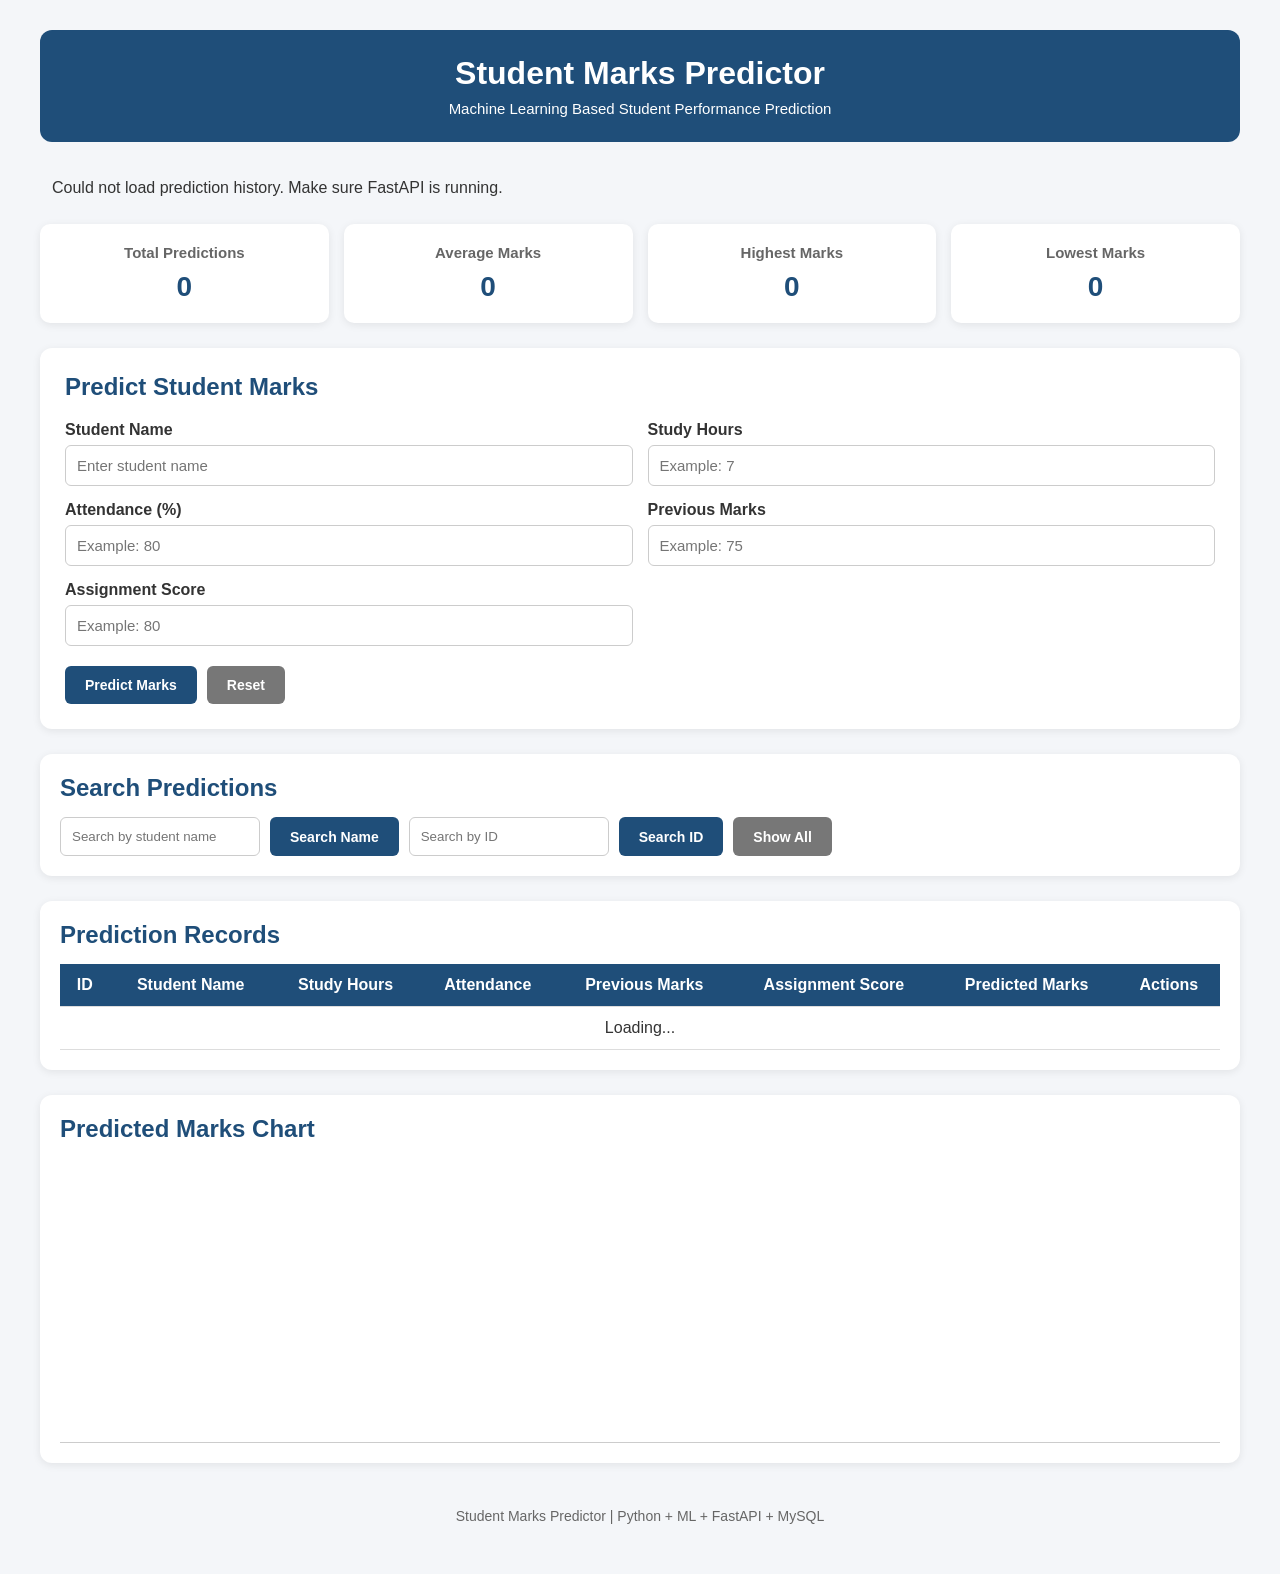
==== frontend/index.html @ 2e07e7b0 "Initial commit - Student Marks Predictor" ====
<!DOCTYPE html>
<html lang="en">

<head>
    <meta charset="UTF-8">
    <meta name="viewport" content="width=device-width, initial-scale=1.0">

    <title>Student Marks Predictor</title>

    <style>
        * {
            box-sizing: border-box;
            margin: 0;
            padding: 0;
            font-family: Arial, sans-serif;
        }

        body {
            background: #f4f6f9;
            color: #333;
        }

        .container {
            width: 95%;
            max-width: 1200px;
            margin: 30px auto;
        }

        .header {
            background: #1f4e79;
            color: white;
            padding: 25px;
            border-radius: 12px;
            text-align: center;
            margin-bottom: 25px;
        }

        .header h1 {
            margin-bottom: 8px;
        }

        .header p {
            font-size: 15px;
        }

        .dashboard {
            display: grid;
            grid-template-columns: repeat(4, 1fr);
            gap: 15px;
            margin-bottom: 25px;
        }

        .card {
            background: white;
            padding: 20px;
            border-radius: 10px;
            text-align: center;
            box-shadow: 0 2px 8px rgba(0, 0, 0, 0.08);
        }

        .card h3 {
            font-size: 15px;
            margin-bottom: 10px;
            color: #666;
        }

        .card p {
            font-size: 28px;
            font-weight: bold;
            color: #1f4e79;
        }

        .form-card {
            background: white;
            padding: 25px;
            border-radius: 12px;
            margin-bottom: 25px;
            box-shadow: 0 2px 8px rgba(0, 0, 0, 0.08);
        }

        .form-card h2 {
            margin-bottom: 20px;
            color: #1f4e79;
        }

        .form-grid {
            display: grid;
            grid-template-columns: repeat(2, 1fr);
            gap: 15px;
        }

        .form-group {
            display: flex;
            flex-direction: column;
        }

        .form-group label {
            margin-bottom: 6px;
            font-weight: bold;
        }

        .form-group input {
            padding: 11px;
            border: 1px solid #ccc;
            border-radius: 6px;
            font-size: 15px;
        }

        .form-group input:focus {
            outline: none;
            border-color: #1f4e79;
        }

        .button-area {
            margin-top: 20px;
            display: flex;
            gap: 10px;
        }

        button {
            padding: 11px 20px;
            border: none;
            border-radius: 6px;
            cursor: pointer;
            font-size: 14px;
            font-weight: bold;
        }

        .primary-btn {
            background: #1f4e79;
            color: white;
        }

        .primary-btn:hover {
            background: #163a5c;
        }

        .secondary-btn {
            background: #777;
            color: white;
        }

        .result-card {
            background: #e8f4ff;
            padding: 20px;
            border-radius: 10px;
            margin-bottom: 25px;
            display: none;
        }

        .result-card h2 {
            color: #1f4e79;
            margin-bottom: 10px;
        }

        .result-marks {
            font-size: 35px;
            font-weight: bold;
            color: #1f4e79;
        }

        .search-card {
            background: white;
            padding: 20px;
            border-radius: 12px;
            margin-bottom: 25px;
            box-shadow: 0 2px 8px rgba(0, 0, 0, 0.08);
        }

        .search-card h2 {
            color: #1f4e79;
            margin-bottom: 15px;
        }

        .search-area {
            display: flex;
            gap: 10px;
            flex-wrap: wrap;
        }

        .search-area input {
            padding: 11px;
            border: 1px solid #ccc;
            border-radius: 6px;
            min-width: 200px;
        }

        .table-card {
            background: white;
            padding: 20px;
            border-radius: 12px;
            margin-bottom: 25px;
            box-shadow: 0 2px 8px rgba(0, 0, 0, 0.08);
            overflow-x: auto;
        }

        .table-card h2 {
            color: #1f4e79;
            margin-bottom: 15px;
        }

        table {
            width: 100%;
            border-collapse: collapse;
            min-width: 850px;
        }

        th,
        td {
            padding: 12px;
            border-bottom: 1px solid #ddd;
            text-align: center;
        }

        th {
            background: #1f4e79;
            color: white;
        }

        tr:hover {
            background: #f5f5f5;
        }

        .edit-btn {
            background: #f0ad4e;
            color: white;
            padding: 6px 10px;
            margin-right: 4px;
        }

        .delete-btn {
            background: #d9534f;
            color: white;
            padding: 6px 10px;
        }

        .chart-card {
            background: white;
            padding: 20px;
            border-radius: 12px;
            margin-bottom: 25px;
            box-shadow: 0 2px 8px rgba(0, 0, 0, 0.08);
        }

        .chart-card h2 {
            color: #1f4e79;
            margin-bottom: 20px;
        }

        .chart-container {
            display: flex;
            align-items: flex-end;
            gap: 12px;
            height: 280px;
            padding: 20px;
            border-bottom: 1px solid #ccc;
            overflow-x: auto;
        }

        .bar-wrapper {
            min-width: 60px;
            height: 100%;
            display: flex;
            flex-direction: column;
            justify-content: flex-end;
            align-items: center;
        }

        .bar {
            width: 40px;
            background: #1f4e79;
            border-radius: 5px 5px 0 0;
            min-height: 5px;
        }

        .bar-value {
            font-size: 12px;
            margin-bottom: 5px;
            font-weight: bold;
        }

        .bar-label {
            font-size: 11px;
            margin-top: 8px;
            white-space: nowrap;
        }

        .message {
            padding: 12px;
            margin-bottom: 15px;
            border-radius: 6px;
            display: none;
        }

        .success {
            background: #d4edda;
            color: #155724;
        }

        .error {
            background: #f8d7da;
            color: #721c24;
        }

        .footer {
            text-align: center;
            padding: 20px;
            color: #666;
            font-size: 14px;
        }

        @media (max-width: 768px) {

            .dashboard {
                grid-template-columns: repeat(2, 1fr);
            }

            .form-grid {
                grid-template-columns: 1fr;
            }

            .container {
                width: 95%;
            }
        }

        @media (max-width: 500px) {

            .dashboard {
                grid-template-columns: 1fr;
            }

            .search-area {
                flex-direction: column;
            }

            .search-area input {
                width: 100%;
            }
        }
    </style>
</head>

<body>

    <div class="container">

        <!-- HEADER -->
        <div class="header">
            <h1>Student Marks Predictor</h1>
            <p>Machine Learning Based Student Performance Prediction</p>
        </div>

        <!-- MESSAGE -->
        <div id="messageBox" class="message"></div>

        <!-- DASHBOARD -->
        <div class="dashboard">

            <div class="card">
                <h3>Total Predictions</h3>
                <p id="totalPredictions">0</p>
            </div>

            <div class="card">
                <h3>Average Marks</h3>
                <p id="averageMarks">0</p>
            </div>

            <div class="card">
                <h3>Highest Marks</h3>
                <p id="highestMarks">0</p>
            </div>

            <div class="card">
                <h3>Lowest Marks</h3>
                <p id="lowestMarks">0</p>
            </div>

        </div>

        <!-- PREDICTION FORM -->
        <div class="form-card" id="formCard">

            <h2 id="formTitle">Predict Student Marks</h2>

            <form id="predictionForm">

                <div class="form-grid">

                    <div class="form-group">
                        <label for="studentName">Student Name</label>
                        <input
                            type="text"
                            id="studentName"
                            placeholder="Enter student name"
                            required
                        >
                    </div>

                    <div class="form-group">
                        <label for="studyHours">Study Hours</label>
                        <input
                            type="number"
                            id="studyHours"
                            placeholder="Example: 7"
                            step="0.1"
                            min="0"
                            required
                        >
                    </div>

                    <div class="form-group">
                        <label for="attendance">Attendance (%)</label>
                        <input
                            type="number"
                            id="attendance"
                            placeholder="Example: 80"
                            step="0.1"
                            min="0"
                            max="100"
                            required
                        >
                    </div>

                    <div class="form-group">
                        <label for="previousMarks">Previous Marks</label>
                        <input
                            type="number"
                            id="previousMarks"
                            placeholder="Example: 75"
                            step="0.1"
                            min="0"
                            max="100"
                            required
                        >
                    </div>

                    <div class="form-group">
                        <label for="assignmentScore">Assignment Score</label>
                        <input
                            type="number"
                            id="assignmentScore"
                            placeholder="Example: 80"
                            step="0.1"
                            min="0"
                            max="100"
                            required
                        >
                    </div>

                </div>

                <div class="button-area">

                    <button
                        type="submit"
                        class="primary-btn"
                        id="submitBtn"
                    >
                        Predict Marks
                    </button>

                    <button
                        type="button"
                        class="secondary-btn"
                        onclick="resetForm()"
                    >
                        Reset
                    </button>

                </div>

            </form>

        </div>

        <!-- RESULT -->
        <div class="result-card" id="resultCard">

            <h2>Prediction Result</h2>

            <p>
                Student:
                <strong id="resultStudent"></strong>
            </p>

            <p>
                Predicted Final Marks:
                <span class="result-marks" id="predictedMarks">0</span>
            </p>

        </div>

        <!-- SEARCH -->
        <div class="search-card">

            <h2>Search Predictions</h2>

            <div class="search-area">

                <input
                    type="text"
                    id="searchName"
                    placeholder="Search by student name"
                >

                <button
                    type="button"
                    class="primary-btn"
                    onclick="searchByName()"
                >
                    Search Name
                </button>

                <input
                    type="number"
                    id="searchId"
                    placeholder="Search by ID"
                >

                <button
                    type="button"
                    class="primary-btn"
                    onclick="searchById()"
                >
                    Search ID
                </button>

                <button
                    type="button"
                    class="secondary-btn"
                    onclick="showAllPredictions()"
                >
                    Show All
                </button>

            </div>

        </div>

        <!-- TABLE -->
        <div class="table-card">

            <h2>Prediction Records</h2>

            <table>

                <thead>

                    <tr>
                        <th>ID</th>
                        <th>Student Name</th>
                        <th>Study Hours</th>
                        <th>Attendance</th>
                        <th>Previous Marks</th>
                        <th>Assignment Score</th>
                        <th>Predicted Marks</th>
                        <th>Actions</th>
                    </tr>

                </thead>

                <tbody id="predictionTable">

                    <tr>
                        <td colspan="8">Loading...</td>
                    </tr>

                </tbody>

            </table>

        </div>

        <!-- CHART -->
        <div class="chart-card">

            <h2>Predicted Marks Chart</h2>

            <div
                id="chart"
                class="chart-container"
            >
            </div>

        </div>

        <!-- FOOTER -->
        <div class="footer">

            Student Marks Predictor |
            Python + ML + FastAPI + MySQL

        </div>

    </div>

    <!-- IMPORTANT: ONLY EXTERNAL JAVASCRIPT -->
    <script src="script.js"></script>

</body>

</html>
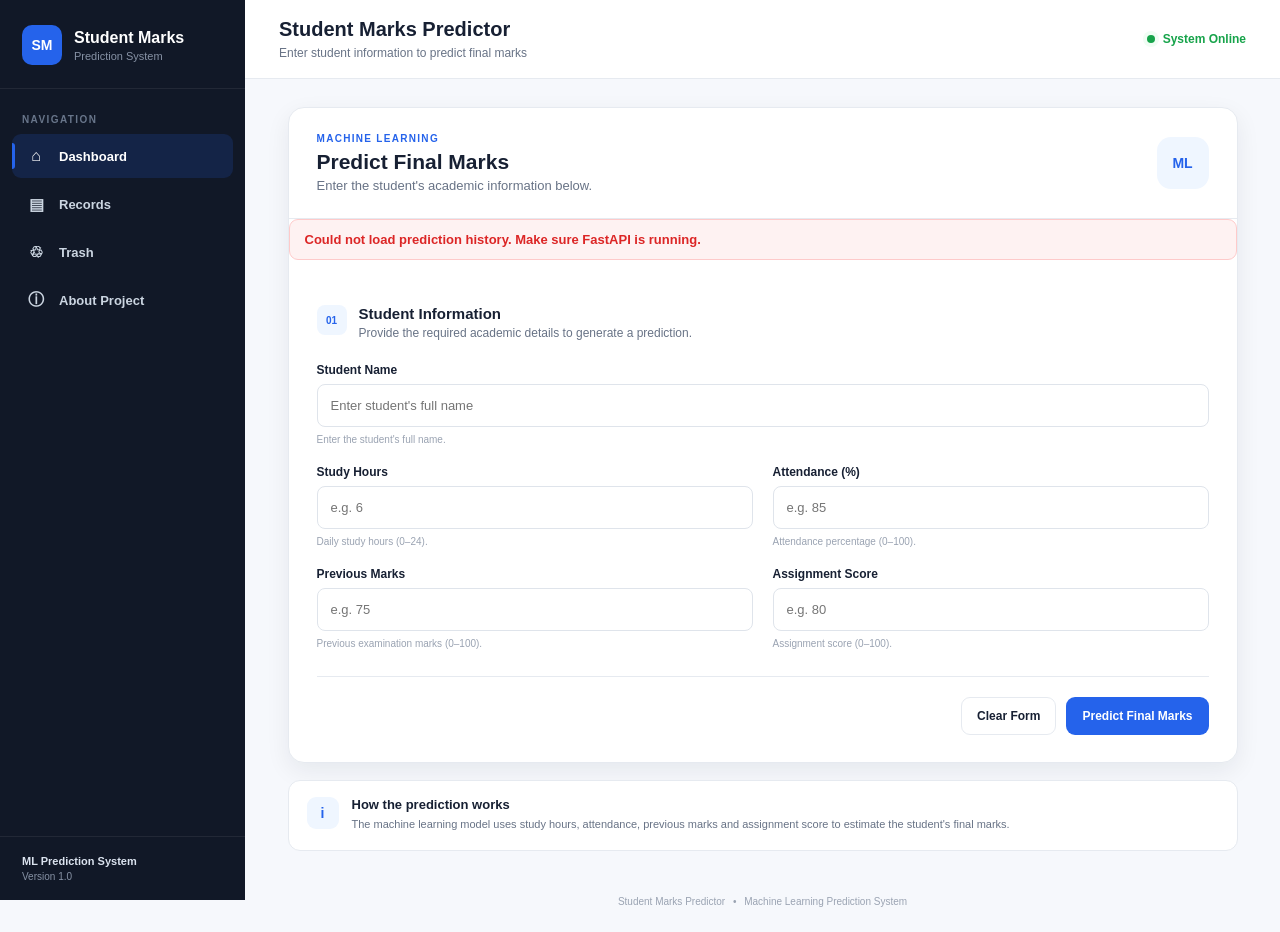
==== commit b1fd74d3: "Update frontend and prediction API" ====
--- a/frontend/index.html
+++ b/frontend/index.html
@@ -2,603 +2,447 @@
 <html lang="en">
 
 <head>
+
     <meta charset="UTF-8">
-    <meta name="viewport" content="width=device-width, initial-scale=1.0">
+
+    <meta
+        name="viewport"
+        content="width=device-width, initial-scale=1.0"
+    >
 
     <title>Student Marks Predictor</title>
 
-    <style>
-        * {
-            box-sizing: border-box;
-            margin: 0;
-            padding: 0;
-            font-family: Arial, sans-serif;
-        }
-
-        body {
-            background: #f4f6f9;
-            color: #333;
-        }
-
-        .container {
-            width: 95%;
-            max-width: 1200px;
-            margin: 30px auto;
-        }
-
-        .header {
-            background: #1f4e79;
-            color: white;
-            padding: 25px;
-            border-radius: 12px;
-            text-align: center;
-            margin-bottom: 25px;
-        }
-
-        .header h1 {
-            margin-bottom: 8px;
-        }
-
-        .header p {
-            font-size: 15px;
-        }
-
-        .dashboard {
-            display: grid;
-            grid-template-columns: repeat(4, 1fr);
-            gap: 15px;
-            margin-bottom: 25px;
-        }
-
-        .card {
-            background: white;
-            padding: 20px;
-            border-radius: 10px;
-            text-align: center;
-            box-shadow: 0 2px 8px rgba(0, 0, 0, 0.08);
-        }
-
-        .card h3 {
-            font-size: 15px;
-            margin-bottom: 10px;
-            color: #666;
-        }
-
-        .card p {
-            font-size: 28px;
-            font-weight: bold;
-            color: #1f4e79;
-        }
-
-        .form-card {
-            background: white;
-            padding: 25px;
-            border-radius: 12px;
-            margin-bottom: 25px;
-            box-shadow: 0 2px 8px rgba(0, 0, 0, 0.08);
-        }
-
-        .form-card h2 {
-            margin-bottom: 20px;
-            color: #1f4e79;
-        }
-
-        .form-grid {
-            display: grid;
-            grid-template-columns: repeat(2, 1fr);
-            gap: 15px;
-        }
-
-        .form-group {
-            display: flex;
-            flex-direction: column;
-        }
-
-        .form-group label {
-            margin-bottom: 6px;
-            font-weight: bold;
-        }
-
-        .form-group input {
-            padding: 11px;
-            border: 1px solid #ccc;
-            border-radius: 6px;
-            font-size: 15px;
-        }
-
-        .form-group input:focus {
-            outline: none;
-            border-color: #1f4e79;
-        }
-
-        .button-area {
-            margin-top: 20px;
-            display: flex;
-            gap: 10px;
-        }
-
-        button {
-            padding: 11px 20px;
-            border: none;
-            border-radius: 6px;
-            cursor: pointer;
-            font-size: 14px;
-            font-weight: bold;
-        }
-
-        .primary-btn {
-            background: #1f4e79;
-            color: white;
-        }
-
-        .primary-btn:hover {
-            background: #163a5c;
-        }
-
-        .secondary-btn {
-            background: #777;
-            color: white;
-        }
-
-        .result-card {
-            background: #e8f4ff;
-            padding: 20px;
-            border-radius: 10px;
-            margin-bottom: 25px;
-            display: none;
-        }
-
-        .result-card h2 {
-            color: #1f4e79;
-            margin-bottom: 10px;
-        }
-
-        .result-marks {
-            font-size: 35px;
-            font-weight: bold;
-            color: #1f4e79;
-        }
-
-        .search-card {
-            background: white;
-            padding: 20px;
-            border-radius: 12px;
-            margin-bottom: 25px;
-            box-shadow: 0 2px 8px rgba(0, 0, 0, 0.08);
-        }
-
-        .search-card h2 {
-            color: #1f4e79;
-            margin-bottom: 15px;
-        }
-
-        .search-area {
-            display: flex;
-            gap: 10px;
-            flex-wrap: wrap;
-        }
-
-        .search-area input {
-            padding: 11px;
-            border: 1px solid #ccc;
-            border-radius: 6px;
-            min-width: 200px;
-        }
-
-        .table-card {
-            background: white;
-            padding: 20px;
-            border-radius: 12px;
-            margin-bottom: 25px;
-            box-shadow: 0 2px 8px rgba(0, 0, 0, 0.08);
-            overflow-x: auto;
-        }
-
-        .table-card h2 {
-            color: #1f4e79;
-            margin-bottom: 15px;
-        }
-
-        table {
-            width: 100%;
-            border-collapse: collapse;
-            min-width: 850px;
-        }
-
-        th,
-        td {
-            padding: 12px;
-            border-bottom: 1px solid #ddd;
-            text-align: center;
-        }
-
-        th {
-            background: #1f4e79;
-            color: white;
-        }
-
-        tr:hover {
-            background: #f5f5f5;
-        }
-
-        .edit-btn {
-            background: #f0ad4e;
-            color: white;
-            padding: 6px 10px;
-            margin-right: 4px;
-        }
-
-        .delete-btn {
-            background: #d9534f;
-            color: white;
-            padding: 6px 10px;
-        }
-
-        .chart-card {
-            background: white;
-            padding: 20px;
-            border-radius: 12px;
-            margin-bottom: 25px;
-            box-shadow: 0 2px 8px rgba(0, 0, 0, 0.08);
-        }
-
-        .chart-card h2 {
-            color: #1f4e79;
-            margin-bottom: 20px;
-        }
-
-        .chart-container {
-            display: flex;
-            align-items: flex-end;
-            gap: 12px;
-            height: 280px;
-            padding: 20px;
-            border-bottom: 1px solid #ccc;
-            overflow-x: auto;
-        }
-
-        .bar-wrapper {
-            min-width: 60px;
-            height: 100%;
-            display: flex;
-            flex-direction: column;
-            justify-content: flex-end;
-            align-items: center;
-        }
-
-        .bar {
-            width: 40px;
-            background: #1f4e79;
-            border-radius: 5px 5px 0 0;
-            min-height: 5px;
-        }
-
-        .bar-value {
-            font-size: 12px;
-            margin-bottom: 5px;
-            font-weight: bold;
-        }
-
-        .bar-label {
-            font-size: 11px;
-            margin-top: 8px;
-            white-space: nowrap;
-        }
-
-        .message {
-            padding: 12px;
-            margin-bottom: 15px;
-            border-radius: 6px;
-            display: none;
-        }
-
-        .success {
-            background: #d4edda;
-            color: #155724;
-        }
-
-        .error {
-            background: #f8d7da;
-            color: #721c24;
-        }
-
-        .footer {
-            text-align: center;
-            padding: 20px;
-            color: #666;
-            font-size: 14px;
-        }
-
-        @media (max-width: 768px) {
-
-            .dashboard {
-                grid-template-columns: repeat(2, 1fr);
-            }
-
-            .form-grid {
-                grid-template-columns: 1fr;
-            }
-
-            .container {
-                width: 95%;
-            }
-        }
-
-        @media (max-width: 500px) {
-
-            .dashboard {
-                grid-template-columns: 1fr;
-            }
-
-            .search-area {
-                flex-direction: column;
-            }
-
-            .search-area input {
-                width: 100%;
-            }
-        }
-    </style>
+    <link
+        rel="stylesheet"
+        href="style.css"
+    >
+
 </head>
 
+
 <body>
 
-    <div class="container">
-
-        <!-- HEADER -->
-        <div class="header">
-            <h1>Student Marks Predictor</h1>
-            <p>Machine Learning Based Student Performance Prediction</p>
+
+    <!-- =====================================================
+         SIDEBAR
+    ====================================================== -->
+
+    <aside class="sidebar">
+
+        <div class="brand">
+
+            <div class="brand-logo">
+                SM
+            </div>
+
+            <div class="brand-text">
+
+                <h2>Student Marks</h2>
+
+                <span>Prediction System</span>
+
+            </div>
+
         </div>
 
-        <!-- MESSAGE -->
-        <div id="messageBox" class="message"></div>
-
-        <!-- DASHBOARD -->
-        <div class="dashboard">
-
-            <div class="card">
-                <h3>Total Predictions</h3>
-                <p id="totalPredictions">0</p>
+
+        <div class="sidebar-title">
+            NAVIGATION
+        </div>
+
+
+        <nav class="sidebar-nav">
+
+            <a
+                href="index.html"
+                class="nav-item active"
+            >
+                <span class="nav-icon">⌂</span>
+                <span>Dashboard</span>
+            </a>
+
+
+            <a
+                href="records.html"
+                class="nav-item"
+            >
+                <span class="nav-icon">▤</span>
+                <span>Records</span>
+            </a>
+
+
+            <a
+                href="trash.html"
+                class="nav-item"
+            >
+                <span class="nav-icon">♲</span>
+                <span>Trash</span>
+            </a>
+
+
+            <a
+                href="about.html"
+                class="nav-item"
+            >
+                <span class="nav-icon">ⓘ</span>
+                <span>About Project</span>
+            </a>
+
+        </nav>
+
+
+        <div class="sidebar-footer">
+
+            <strong>
+                ML Prediction System
+            </strong>
+
+            <span>
+                Version 1.0
+            </span>
+
+        </div>
+
+    </aside>
+
+
+
+    <!-- =====================================================
+         MAIN CONTENT
+    ====================================================== -->
+
+    <main class="main-content">
+
+
+        <!-- TOPBAR -->
+
+        <header class="topbar">
+
+            <div>
+
+                <h1>
+                    Student Marks Predictor
+                </h1>
+
+                <p>
+                    Enter student information to predict final marks
+                </p>
+
             </div>
 
-            <div class="card">
-                <h3>Average Marks</h3>
-                <p id="averageMarks">0</p>
+
+            <div class="system-status">
+
+                <span class="status-dot"></span>
+
+                <span>
+                    System Online
+                </span>
+
             </div>
 
-            <div class="card">
-                <h3>Highest Marks</h3>
-                <p id="highestMarks">0</p>
+        </header>
+
+
+
+        <!-- CONTENT -->
+
+        <section class="page-content">
+
+
+            <div class="dashboard-container">
+
+
+                <!-- PREDICTION CARD -->
+
+                <div class="prediction-card">
+
+
+                    <div class="prediction-card-header">
+
+                        <div>
+
+                            <span class="card-eyebrow">
+                                MACHINE LEARNING
+                            </span>
+
+                            <h2>
+                                Predict Final Marks
+                            </h2>
+
+                            <p>
+                                Enter the student's academic information below.
+                            </p>
+
+                        </div>
+
+
+                        <div class="prediction-icon">
+                            ML
+                        </div>
+
+                    </div>
+
+
+
+                    <!-- MESSAGE -->
+
+                    <div
+                        id="messageBox"
+                        class="message"
+                        style="display:none;"
+                    ></div>
+
+
+
+                    <!-- FORM -->
+
+                    <form
+                        id="predictionForm"
+                        class="prediction-form"
+                    >
+
+
+                        <div class="form-section">
+
+                            <div class="form-section-title">
+
+                                <span class="form-section-number">
+                                    01
+                                </span>
+
+                                <div>
+
+                                    <h3>
+                                        Student Information
+                                    </h3>
+
+                                    <p>
+                                        Provide the required academic details to generate a prediction.
+                                    </p>
+
+                                </div>
+
+                            </div>
+
+
+                            <!-- STUDENT NAME -->
+
+                            <div class="form-group full-width">
+
+                                <label for="studentName">
+                                    Student Name
+                                </label>
+
+                                <input
+                                    type="text"
+                                    id="studentName"
+                                    name="student_name"
+                                    placeholder="Enter student's full name"
+                                    autocomplete="off"
+                                    required
+                                >
+
+                                <small>
+                                    Enter the student's full name.
+                                </small>
+
+                            </div>
+
+
+                            <div class="form-grid">
+
+
+                                <!-- STUDY HOURS -->
+
+                                <div class="form-group">
+
+                                    <label for="studyHours">
+                                        Study Hours
+                                    </label>
+
+                                    <input
+                                        type="number"
+                                        id="studyHours"
+                                        name="study_hours"
+                                        min="0"
+                                        max="24"
+                                        step="0.01"
+                                        placeholder="e.g. 6"
+                                        required
+                                    >
+
+                                    <small>
+                                        Daily study hours (0–24).
+                                    </small>
+
+                                </div>
+
+
+                                <!-- ATTENDANCE -->
+
+                                <div class="form-group">
+
+                                    <label for="attendance">
+                                        Attendance (%)
+                                    </label>
+
+                                    <input
+                                        type="number"
+                                        id="attendance"
+                                        name="attendance"
+                                        min="0"
+                                        max="100"
+                                        step="0.01"
+                                        placeholder="e.g. 85"
+                                        required
+                                    >
+
+                                    <small>
+                                        Attendance percentage (0–100).
+                                    </small>
+
+                                </div>
+
+
+                                <!-- PREVIOUS MARKS -->
+
+                                <div class="form-group">
+
+                                    <label for="previousMarks">
+                                        Previous Marks
+                                    </label>
+
+                                    <input
+                                        type="number"
+                                        id="previousMarks"
+                                        name="previous_marks"
+                                        min="0"
+                                        max="100"
+                                        step="0.01"
+                                        placeholder="e.g. 75"
+                                        required
+                                    >
+
+                                    <small>
+                                        Previous examination marks (0–100).
+                                    </small>
+
+                                </div>
+
+
+                                <!-- ASSIGNMENT -->
+
+                                <div class="form-group">
+
+                                    <label for="assignmentScore">
+                                        Assignment Score
+                                    </label>
+
+                                    <input
+                                        type="number"
+                                        id="assignmentScore"
+                                        name="assignment_score"
+                                        min="0"
+                                        max="100"
+                                        step="0.01"
+                                        placeholder="e.g. 80"
+                                        required
+                                    >
+
+                                    <small>
+                                        Assignment score (0–100).
+                                    </small>
+
+                                </div>
+
+
+                            </div>
+
+                        </div>
+
+
+
+                        <!-- FORM BUTTONS -->
+
+                        <div class="prediction-form-actions">
+
+                            <button
+                                type="button"
+                                id="resetBtn"
+                                class="secondary-btn"
+                            >
+                                Clear Form
+                            </button>
+
+
+                            <button
+                                type="submit"
+                                id="predictBtn"
+                                class="primary-btn prediction-btn"
+                            >
+                                Predict Final Marks
+                            </button>
+
+                        </div>
+
+
+                    </form>
+
+
+                </div>
+
+
+
+                <!-- HOW IT WORKS -->
+
+                <div class="prediction-info">
+
+                    <div class="info-icon">
+                        i
+                    </div>
+
+                    <div>
+
+                        <h3>
+                            How the prediction works
+                        </h3>
+
+                        <p>
+                            The machine learning model uses study hours,
+                            attendance, previous marks and assignment score
+                            to estimate the student's final marks.
+                        </p>
+
+                    </div>
+
+                </div>
+
+
             </div>
 
-            <div class="card">
-                <h3>Lowest Marks</h3>
-                <p id="lowestMarks">0</p>
-            </div>
-
-        </div>
-
-        <!-- PREDICTION FORM -->
-        <div class="form-card" id="formCard">
-
-            <h2 id="formTitle">Predict Student Marks</h2>
-
-            <form id="predictionForm">
-
-                <div class="form-grid">
-
-                    <div class="form-group">
-                        <label for="studentName">Student Name</label>
-                        <input
-                            type="text"
-                            id="studentName"
-                            placeholder="Enter student name"
-                            required
-                        >
-                    </div>
-
-                    <div class="form-group">
-                        <label for="studyHours">Study Hours</label>
-                        <input
-                            type="number"
-                            id="studyHours"
-                            placeholder="Example: 7"
-                            step="0.1"
-                            min="0"
-                            required
-                        >
-                    </div>
-
-                    <div class="form-group">
-                        <label for="attendance">Attendance (%)</label>
-                        <input
-                            type="number"
-                            id="attendance"
-                            placeholder="Example: 80"
-                            step="0.1"
-                            min="0"
-                            max="100"
-                            required
-                        >
-                    </div>
-
-                    <div class="form-group">
-                        <label for="previousMarks">Previous Marks</label>
-                        <input
-                            type="number"
-                            id="previousMarks"
-                            placeholder="Example: 75"
-                            step="0.1"
-                            min="0"
-                            max="100"
-                            required
-                        >
-                    </div>
-
-                    <div class="form-group">
-                        <label for="assignmentScore">Assignment Score</label>
-                        <input
-                            type="number"
-                            id="assignmentScore"
-                            placeholder="Example: 80"
-                            step="0.1"
-                            min="0"
-                            max="100"
-                            required
-                        >
-                    </div>
-
-                </div>
-
-                <div class="button-area">
-
-                    <button
-                        type="submit"
-                        class="primary-btn"
-                        id="submitBtn"
-                    >
-                        Predict Marks
-                    </button>
-
-                    <button
-                        type="button"
-                        class="secondary-btn"
-                        onclick="resetForm()"
-                    >
-                        Reset
-                    </button>
-
-                </div>
-
-            </form>
-
-        </div>
-
-        <!-- RESULT -->
-        <div class="result-card" id="resultCard">
-
-            <h2>Prediction Result</h2>
-
-            <p>
-                Student:
-                <strong id="resultStudent"></strong>
-            </p>
-
-            <p>
-                Predicted Final Marks:
-                <span class="result-marks" id="predictedMarks">0</span>
-            </p>
-
-        </div>
-
-        <!-- SEARCH -->
-        <div class="search-card">
-
-            <h2>Search Predictions</h2>
-
-            <div class="search-area">
-
-                <input
-                    type="text"
-                    id="searchName"
-                    placeholder="Search by student name"
-                >
-
-                <button
-                    type="button"
-                    class="primary-btn"
-                    onclick="searchByName()"
-                >
-                    Search Name
-                </button>
-
-                <input
-                    type="number"
-                    id="searchId"
-                    placeholder="Search by ID"
-                >
-
-                <button
-                    type="button"
-                    class="primary-btn"
-                    onclick="searchById()"
-                >
-                    Search ID
-                </button>
-
-                <button
-                    type="button"
-                    class="secondary-btn"
-                    onclick="showAllPredictions()"
-                >
-                    Show All
-                </button>
-
-            </div>
-
-        </div>
-
-        <!-- TABLE -->
-        <div class="table-card">
-
-            <h2>Prediction Records</h2>
-
-            <table>
-
-                <thead>
-
-                    <tr>
-                        <th>ID</th>
-                        <th>Student Name</th>
-                        <th>Study Hours</th>
-                        <th>Attendance</th>
-                        <th>Previous Marks</th>
-                        <th>Assignment Score</th>
-                        <th>Predicted Marks</th>
-                        <th>Actions</th>
-                    </tr>
-
-                </thead>
-
-                <tbody id="predictionTable">
-
-                    <tr>
-                        <td colspan="8">Loading...</td>
-                    </tr>
-
-                </tbody>
-
-            </table>
-
-        </div>
-
-        <!-- CHART -->
-        <div class="chart-card">
-
-            <h2>Predicted Marks Chart</h2>
-
-            <div
-                id="chart"
-                class="chart-container"
-            >
-            </div>
-
-        </div>
-
-        <!-- FOOTER -->
-        <div class="footer">
-
-            Student Marks Predictor |
-            Python + ML + FastAPI + MySQL
-
-        </div>
-
-    </div>
-
-    <!-- IMPORTANT: ONLY EXTERNAL JAVASCRIPT -->
+
+        </section>
+
+
+        <footer class="page-footer">
+
+            Student Marks Predictor
+            <span>•</span>
+            Machine Learning Prediction System
+
+        </footer>
+
+
+    </main>
+
+
+
+    <script src="common.js"></script>
+
     <script src="script.js"></script>
 
+
 </body>
 
 </html>
--- a/frontend/style.css
+++ b/frontend/style.css
@@ -0,0 +1,3466 @@
+/* ============================================================
+   STUDENT MARKS PREDICTOR
+   GLOBAL DESIGN SYSTEM
+============================================================ */
+
+:root {
+
+    --primary: #2563eb;
+    --primary-dark: #1d4ed8;
+    --primary-light: #eff6ff;
+
+    --success: #16a34a;
+    --success-light: #f0fdf4;
+
+    --danger: #dc2626;
+    --danger-light: #fef2f2;
+
+    --warning: #d97706;
+    --warning-light: #fffbeb;
+
+    --background: #f6f8fc;
+    --card-bg: #ffffff;
+
+    --text-primary: #172033;
+    --text-secondary: #687386;
+    --text-muted: #9aa3b2;
+
+    --border: #e6eaf0;
+
+    --sidebar: #111827;
+    --sidebar-text: #cbd5e1;
+    --sidebar-muted: #8792a5;
+
+    --shadow-sm:
+        0 2px 8px rgba(15, 23, 42, .05);
+
+    --shadow-md:
+        0 8px 24px rgba(15, 23, 42, .07);
+
+    --radius: 14px;
+
+}
+
+
+/* ============================================================
+   RESET
+============================================================ */
+
+* {
+    box-sizing: border-box;
+}
+
+
+html {
+    scroll-behavior: smooth;
+}
+
+
+body {
+
+    margin: 0;
+
+    background: var(--background);
+
+    color: var(--text-primary);
+
+    font-family:
+        Inter,
+        Segoe UI,
+        Roboto,
+        Arial,
+        sans-serif;
+
+    font-size: 14px;
+
+}
+
+
+a {
+    color: inherit;
+}
+
+
+button,
+input {
+    font: inherit;
+}
+
+
+/* ============================================================
+   SIDEBAR
+============================================================ */
+
+.sidebar {
+
+    position: fixed;
+
+    top: 0;
+    left: 0;
+    bottom: 0;
+
+    width: 245px;
+
+    display: flex;
+
+    flex-direction: column;
+
+    background: var(--sidebar);
+
+    color: white;
+
+    z-index: 100;
+
+}
+
+
+.brand {
+
+    display: flex;
+
+    align-items: center;
+
+    gap: 12px;
+
+    padding: 25px 22px 23px;
+
+    border-bottom:
+        1px solid rgba(255,255,255,.07);
+
+}
+
+
+.brand-logo {
+
+    width: 40px;
+    height: 40px;
+
+    display: flex;
+
+    align-items: center;
+    justify-content: center;
+
+    border-radius: 10px;
+
+    background: var(--primary);
+
+    color: white;
+
+    font-size: 14px;
+
+    font-weight: 800;
+
+}
+
+
+.brand-text h2 {
+
+    margin: 0;
+
+    font-size: 16px;
+
+    font-weight: 750;
+
+}
+
+
+.brand-text span {
+
+    display: block;
+
+    margin-top: 3px;
+
+    color: var(--sidebar-muted);
+
+    font-size: 11px;
+
+}
+
+
+.sidebar-title {
+
+    padding: 25px 22px 9px;
+
+    color: #68758a;
+
+    font-size: 10px;
+
+    font-weight: 800;
+
+    letter-spacing: 1.4px;
+
+}
+
+
+.sidebar-nav {
+
+    display: flex;
+
+    flex-direction: column;
+
+    gap: 4px;
+
+    padding: 0 12px;
+
+}
+
+
+.nav-item {
+
+    position: relative;
+
+    display: flex;
+
+    align-items: center;
+
+    gap: 12px;
+
+    min-height: 44px;
+
+    padding: 0 13px;
+
+    border-radius: 9px;
+
+    color: var(--sidebar-text);
+
+    text-decoration: none;
+
+    font-size: 13px;
+
+    font-weight: 600;
+
+    transition:
+        background .18s ease,
+        color .18s ease,
+        transform .18s ease;
+
+}
+
+
+.nav-item:hover {
+
+    background: rgba(255,255,255,.06);
+
+    color: white;
+
+    transform: translateX(2px);
+
+}
+
+
+.nav-item.active {
+
+    background: rgba(37,99,235,.16);
+
+    color: white;
+
+}
+
+
+.nav-item.active::before {
+
+    content: "";
+
+    position: absolute;
+
+    left: 0;
+
+    top: 9px;
+
+    bottom: 9px;
+
+    width: 3px;
+
+    border-radius: 0 4px 4px 0;
+
+    background: var(--primary);
+
+}
+
+
+.nav-icon {
+
+    width: 22px;
+
+    text-align: center;
+
+    font-size: 16px;
+
+}
+
+
+.sidebar-footer {
+
+    margin-top: auto;
+
+    padding: 18px 22px;
+
+    border-top:
+        1px solid rgba(255,255,255,.07);
+
+}
+
+
+.sidebar-footer strong {
+
+    display: block;
+
+    color: #dbe3ef;
+
+    font-size: 11px;
+
+}
+
+
+.sidebar-footer span {
+
+    display: block;
+
+    margin-top: 4px;
+
+    color: var(--sidebar-muted);
+
+    font-size: 10px;
+
+}
+
+
+/* ============================================================
+   MAIN
+============================================================ */
+
+.main-content {
+
+    min-height: 100vh;
+
+    margin-left: 245px;
+
+}
+
+
+/* ============================================================
+   TOPBAR
+============================================================ */
+
+.topbar {
+
+    min-height: 78px;
+
+    display: flex;
+
+    align-items: center;
+
+    justify-content: space-between;
+
+    gap: 20px;
+
+    padding: 18px 34px;
+
+    background: var(--card-bg);
+
+    border-bottom:
+        1px solid var(--border);
+
+}
+
+
+.topbar h1 {
+
+    margin: 0;
+
+    font-size: 20px;
+
+    font-weight: 800;
+
+}
+
+
+.topbar p {
+
+    margin: 5px 0 0;
+
+    color: var(--text-secondary);
+
+    font-size: 12px;
+
+}
+
+
+.system-status {
+
+    display: flex;
+
+    align-items: center;
+
+    gap: 8px;
+
+    color: var(--success);
+
+    font-size: 12px;
+
+    font-weight: 700;
+
+}
+
+
+.status-dot {
+
+    width: 8px;
+    height: 8px;
+
+    border-radius: 50%;
+
+    background: var(--success);
+
+    box-shadow:
+        0 0 0 4px var(--success-light);
+
+}
+
+
+/* ============================================================
+   PAGE
+============================================================ */
+
+.page-content {
+
+    max-width: 1400px;
+
+    margin: 0 auto;
+
+    padding: 28px 34px 45px;
+
+}
+
+
+.breadcrumb {
+
+    display: flex;
+
+    align-items: center;
+
+    gap: 8px;
+
+    margin-bottom: 20px;
+
+    color: var(--text-muted);
+
+    font-size: 12px;
+
+}
+
+
+.breadcrumb a {
+
+    color: var(--text-secondary);
+
+    text-decoration: none;
+
+}
+
+
+.breadcrumb a:hover {
+
+    color: var(--primary);
+
+}
+
+
+.breadcrumb strong {
+
+    color: var(--text-primary);
+
+}
+
+
+/* ============================================================
+   BUTTONS
+============================================================ */
+
+.primary-btn,
+.secondary-btn,
+.view-btn,
+.edit-btn,
+.delete-btn,
+.restore-btn {
+
+    display: inline-flex;
+
+    align-items: center;
+
+    justify-content: center;
+
+    min-height: 38px;
+
+    padding: 0 15px;
+
+    border-radius: 9px;
+
+    border: 1px solid transparent;
+
+    cursor: pointer;
+
+    text-decoration: none;
+
+    font-size: 12px;
+
+    font-weight: 700;
+
+    transition:
+        transform .18s ease,
+        box-shadow .18s ease,
+        background .18s ease,
+        border-color .18s ease;
+
+}
+
+
+.primary-btn {
+
+    background: var(--primary);
+
+    color: white;
+
+}
+
+
+.primary-btn:hover {
+
+    background: var(--primary-dark);
+
+    transform: translateY(-1px);
+
+    box-shadow:
+        0 5px 12px rgba(37,99,235,.2);
+
+}
+
+
+.secondary-btn {
+
+    background: white;
+
+    border-color: var(--border);
+
+    color: var(--text-primary);
+
+}
+
+
+.secondary-btn:hover {
+
+    border-color: var(--primary);
+
+    color: var(--primary);
+
+    transform: translateY(-1px);
+
+}
+
+
+.view-btn {
+
+    background: var(--primary-light);
+
+    color: var(--primary);
+
+}
+
+
+.view-btn:hover {
+
+    background: #dbeafe;
+
+}
+
+
+.edit-btn {
+
+    background: #f5f3ff;
+
+    color: #7c3aed;
+
+}
+
+
+.edit-btn:hover {
+
+    background: #ede9fe;
+
+}
+
+
+.delete-btn {
+
+    background: var(--danger-light);
+
+    color: var(--danger);
+
+}
+
+
+.delete-btn:hover {
+
+    background: #fee2e2;
+
+}
+
+
+.restore-btn {
+
+    background: var(--success-light);
+
+    color: var(--success);
+
+}
+
+
+.restore-btn:hover {
+
+    background: #dcfce7;
+
+}
+
+
+button:disabled {
+
+    opacity: .65;
+
+    cursor: not-allowed;
+
+    transform: none !important;
+
+}
+
+
+/* ============================================================
+   MESSAGE
+============================================================ */
+
+.message {
+
+    margin-bottom: 18px;
+
+    padding: 12px 15px;
+
+    border-radius: 9px;
+
+    font-size: 13px;
+
+    font-weight: 600;
+
+}
+
+
+.success-message {
+
+    background: var(--success-light);
+
+    border: 1px solid #bbf7d0;
+
+    color: var(--success);
+
+}
+
+
+.error-message {
+
+    background: var(--danger-light);
+
+    border: 1px solid #fecaca;
+
+    color: var(--danger);
+
+}
+
+
+.warning-message {
+
+    background: var(--warning-light);
+
+    border: 1px solid #fde68a;
+
+    color: var(--warning);
+
+}
+
+
+.info-message {
+
+    background: var(--primary-light);
+
+    border: 1px solid #bfdbfe;
+
+    color: var(--primary);
+
+}
+
+
+/* ============================================================
+   DASHBOARD
+============================================================ */
+
+.dashboard-container {
+
+    max-width: 950px;
+
+    margin: 0 auto;
+
+}
+
+
+.prediction-card {
+
+    background: white;
+
+    border: 1px solid var(--border);
+
+    border-radius: 16px;
+
+    box-shadow: var(--shadow-md);
+
+    overflow: hidden;
+
+}
+
+
+.prediction-card-header {
+
+    display: flex;
+
+    align-items: center;
+
+    justify-content: space-between;
+
+    gap: 20px;
+
+    padding: 25px 28px;
+
+    border-bottom: 1px solid var(--border);
+
+}
+
+
+.card-eyebrow,
+.section-label,
+.records-eyebrow,
+.trash-eyebrow {
+
+    display: block;
+
+    color: var(--primary);
+
+    font-size: 10px;
+
+    font-weight: 800;
+
+    letter-spacing: 1.3px;
+
+}
+
+
+.prediction-card-header h2 {
+
+    margin: 6px 0 4px;
+
+    font-size: 21px;
+
+    font-weight: 800;
+
+}
+
+
+.prediction-card-header p {
+
+    margin: 0;
+
+    color: var(--text-secondary);
+
+    font-size: 13px;
+
+}
+
+
+.prediction-icon {
+
+    width: 52px;
+    height: 52px;
+
+    display: flex;
+
+    align-items: center;
+    justify-content: center;
+
+    border-radius: 14px;
+
+    background: var(--primary-light);
+
+    color: var(--primary);
+
+    font-weight: 800;
+
+}
+
+
+/* ============================================================
+   FORM
+============================================================ */
+
+.prediction-form {
+
+    padding: 27px 28px;
+
+}
+
+
+.form-section-title {
+
+    display: flex;
+
+    align-items: flex-start;
+
+    gap: 12px;
+
+    margin-bottom: 23px;
+
+}
+
+
+.form-section-number {
+
+    width: 30px;
+    height: 30px;
+
+    display: flex;
+
+    align-items: center;
+    justify-content: center;
+
+    flex-shrink: 0;
+
+    border-radius: 8px;
+
+    background: var(--primary-light);
+
+    color: var(--primary);
+
+    font-size: 10px;
+
+    font-weight: 800;
+
+}
+
+
+.form-section-title h3 {
+
+    margin: 0 0 4px;
+
+    font-size: 15px;
+
+}
+
+
+.form-section-title p {
+
+    margin: 0;
+
+    color: var(--text-secondary);
+
+    font-size: 12px;
+
+}
+
+
+.form-grid {
+
+    display: grid;
+
+    grid-template-columns:
+        repeat(2, minmax(0, 1fr));
+
+    gap: 20px;
+
+}
+
+
+.form-group {
+
+    display: flex;
+
+    flex-direction: column;
+
+    gap: 7px;
+
+}
+
+
+.form-group.full-width {
+
+    margin-bottom: 20px;
+
+}
+
+
+.form-group label {
+
+    color: var(--text-primary);
+
+    font-size: 12px;
+
+    font-weight: 700;
+
+}
+
+
+.form-group input {
+
+    width: 100%;
+
+    height: 43px;
+
+    padding: 0 13px;
+
+    border: 1px solid #dfe4eb;
+
+    border-radius: 8px;
+
+    outline: none;
+
+    background: white;
+
+    color: var(--text-primary);
+
+    font-size: 13px;
+
+    transition:
+        border-color .18s ease,
+        box-shadow .18s ease;
+
+}
+
+
+.form-group input:focus {
+
+    border-color: var(--primary);
+
+    box-shadow:
+        0 0 0 3px rgba(37,99,235,.09);
+
+}
+
+
+.form-group small {
+
+    color: var(--text-muted);
+
+    font-size: 10px;
+
+}
+
+
+.prediction-form-actions,
+.form-actions {
+
+    display: flex;
+
+    justify-content: flex-end;
+
+    gap: 10px;
+
+    margin-top: 27px;
+
+    padding-top: 20px;
+
+    border-top: 1px solid var(--border);
+
+}
+
+
+.prediction-info {
+
+    display: flex;
+
+    align-items: flex-start;
+
+    gap: 13px;
+
+    margin-top: 17px;
+
+    padding: 16px 18px;
+
+    border: 1px solid var(--border);
+
+    border-radius: 12px;
+
+    background: white;
+
+}
+
+
+.info-icon {
+
+    width: 32px;
+    height: 32px;
+
+    display: flex;
+
+    align-items: center;
+    justify-content: center;
+
+    flex-shrink: 0;
+
+    border-radius: 9px;
+
+    background: var(--primary-light);
+
+    color: var(--primary);
+
+    font-weight: 800;
+
+}
+
+
+.prediction-info h3 {
+
+    margin: 0 0 4px;
+
+    font-size: 13px;
+
+}
+
+
+.prediction-info p {
+
+    margin: 0;
+
+    color: var(--text-secondary);
+
+    font-size: 11px;
+
+    line-height: 1.6;
+
+}
+
+
+/* ============================================================
+   RECORDS
+============================================================ */
+
+.records-page-heading,
+.trash-page-heading {
+
+    display: flex;
+
+    justify-content: space-between;
+
+    align-items: flex-end;
+
+    gap: 20px;
+
+    margin-bottom: 24px;
+
+}
+
+
+.records-page-heading h2,
+.trash-page-heading h2 {
+
+    margin: 6px 0 5px;
+
+    font-size: 28px;
+
+    font-weight: 800;
+
+}
+
+
+.records-page-heading p,
+.trash-page-heading p {
+
+    margin: 0;
+
+    color: var(--text-secondary);
+
+    font-size: 13px;
+
+}
+
+
+.record-count-box,
+.trash-count-box {
+
+    min-width: 130px;
+
+    padding: 13px 18px;
+
+    text-align: center;
+
+    border: 1px solid var(--border);
+
+    border-radius: 11px;
+
+    background: white;
+
+    box-shadow: var(--shadow-sm);
+
+}
+
+
+.record-count-box span,
+.trash-count-box span {
+
+    display: block;
+
+    margin-bottom: 4px;
+
+    color: var(--text-muted);
+
+    font-size: 9px;
+
+    font-weight: 800;
+
+    letter-spacing: 1px;
+
+}
+
+
+.record-count-box strong,
+.trash-count-box strong {
+
+    color: var(--primary);
+
+    font-size: 23px;
+
+}
+
+
+/* ============================================================
+   SEARCH
+============================================================ */
+
+.records-search-panel {
+
+    margin-bottom: 20px;
+
+    background: white;
+
+    border: 1px solid var(--border);
+
+    border-radius: 14px;
+
+    box-shadow: var(--shadow-sm);
+
+}
+
+
+.records-panel-header,
+.records-table-header,
+.trash-table-header {
+
+    display: flex;
+
+    justify-content: space-between;
+
+    align-items: center;
+
+    gap: 20px;
+
+    padding: 19px 22px;
+
+    border-bottom: 1px solid var(--border);
+
+}
+
+
+.records-panel-header h3,
+.records-table-header h3,
+.trash-table-header h3 {
+
+    margin: 4px 0 3px;
+
+    font-size: 16px;
+
+}
+
+
+.records-panel-header p,
+.records-table-header p,
+.trash-table-header p {
+
+    margin: 0;
+
+    color: var(--text-secondary);
+
+    font-size: 11px;
+
+}
+
+
+.records-search-body {
+
+    display: grid;
+
+    grid-template-columns:
+        1fr 45px 1fr 150px;
+
+    align-items: end;
+
+    gap: 15px;
+
+    padding: 20px 22px;
+
+}
+
+
+.record-search-box {
+
+    display: flex;
+
+    flex-direction: column;
+
+    gap: 7px;
+
+}
+
+
+.record-search-box label {
+
+    font-size: 11px;
+
+    font-weight: 700;
+
+}
+
+
+.record-search-control {
+
+    display: flex;
+
+    gap: 7px;
+
+}
+
+
+.record-search-control input {
+
+    width: 100%;
+
+    min-width: 0;
+
+    height: 39px;
+
+    padding: 0 11px;
+
+    border: 1px solid var(--border);
+
+    border-radius: 8px;
+
+    outline: none;
+
+}
+
+
+.record-search-control input:focus {
+
+    border-color: var(--primary);
+
+}
+
+
+/* =========================================================
+   RECORDS PAGE - SEARCH BUTTONS
+   ========================================================= */
+
+.record-search-btn {
+    border: none;
+    padding: 11px 22px;
+    border-radius: 9px;
+    font-size: 14px;
+    font-weight: 600;
+    cursor: pointer;
+    transition: all 0.3s ease;
+    min-width: 95px;
+}
+
+
+/* STUDENT NAME SEARCH */
+.record-search-btn.green {
+    background: linear-gradient(135deg, #10b981, #059669);
+    color: #ffffff;
+    box-shadow: 0 3px 8px rgba(16, 185, 129, 0.20);
+}
+
+.record-search-btn.green:hover {
+    transform: translateY(-3px);
+    box-shadow: 0 8px 18px rgba(16, 185, 129, 0.35);
+    background: linear-gradient(135deg, #059669, #047857);
+}
+
+
+/* PREDICTION ID SEARCH */
+.record-search-btn.blue {
+    background: linear-gradient(135deg, #3b82f6, #2563eb);
+    color: #ffffff;
+    box-shadow: 0 3px 8px rgba(3, 26, 62, 0.2);
+}
+
+.record-search-btn.blue:hover {
+    transform: translateY(-3px);
+    box-shadow: 0 8px 18px rgba(59, 130, 246, 0.35);
+    background: linear-gradient(135deg, #2563eb, #1d4ed8);
+}
+
+
+/* CLICK EFFECT */
+.record-search-btn:active {
+    transform: translateY(0);
+    box-shadow: 0 3px 6px rgba(0, 0, 0, 0.15);
+}
+
+.search-divider {
+
+    align-self: center;
+
+    color: var(--text-muted);
+
+    text-align: center;
+
+    font-size: 10px;
+
+    font-weight: 800;
+
+}
+
+
+.show-all-btn {
+
+    width: 100%;
+
+    height: 39px;
+
+    border: 1px solid var(--border);
+
+    border-radius: 8px;
+
+    background: #f8fafc;
+
+    color: var(--text-primary);
+
+    cursor: pointer;
+
+    font-size: 11px;
+
+    font-weight: 700;
+
+}
+
+
+.show-all-btn:hover {
+
+    border-color: var(--primary);
+
+    color: var(--primary);
+
+    background: var(--primary-light);
+
+}
+
+
+/* ============================================================
+   TABLE
+============================================================ */
+
+.records-table-card,
+.trash-table-card {
+
+    overflow: hidden;
+
+    background: white;
+
+    border: 1px solid var(--border);
+
+    border-radius: 14px;
+
+    box-shadow: var(--shadow-sm);
+
+}
+
+
+.table-wrapper {
+
+    width: 100%;
+
+    overflow-x: auto;
+
+}
+
+
+table {
+
+    width: 100%;
+
+    border-collapse: collapse;
+
+    min-width: 1050px;
+
+}
+
+
+thead {
+
+    background: #f8fafc;
+
+}
+
+
+th {
+
+    padding: 12px 14px;
+
+    text-align: left;
+
+    white-space: nowrap;
+
+    border-bottom: 1px solid var(--border);
+
+    color: var(--text-secondary);
+
+    font-size: 10px;
+
+    font-weight: 800;
+
+}
+
+
+td {
+
+    padding: 13px 14px;
+
+    white-space: nowrap;
+
+    border-bottom: 1px solid #f0f2f5;
+
+    color: var(--text-secondary);
+
+    font-size: 11px;
+
+}
+
+
+tbody tr {
+
+    transition: background .15s ease;
+
+}
+
+
+tbody tr:hover {
+
+    background: #fafcff;
+
+}
+
+
+tbody tr:last-child td {
+
+    border-bottom: 0;
+
+}
+
+
+.record-id {
+
+    color: var(--primary);
+
+    font-weight: 800;
+
+}
+
+
+.student-cell {
+
+    display: flex;
+
+    align-items: center;
+
+    gap: 8px;
+
+}
+
+
+.student-cell strong {
+
+    color: var(--text-primary);
+
+    font-size: 11px;
+
+}
+
+
+.student-avatar {
+
+    width: 29px;
+    height: 29px;
+
+    display: inline-flex;
+
+    align-items: center;
+    justify-content: center;
+
+    flex-shrink: 0;
+
+    border-radius: 50%;
+
+    background: var(--primary-light);
+
+    color: var(--primary);
+
+    font-size: 10px;
+
+    font-weight: 800;
+
+}
+
+
+.student-avatar.large {
+
+    width: 48px;
+    height: 48px;
+
+    font-size: 15px;
+
+}
+
+
+.marks-value {
+
+    color: var(--primary);
+
+    font-weight: 800;
+
+}
+
+
+.actions {
+
+    display: flex;
+
+    gap: 5px;
+
+    white-space: nowrap;
+
+}
+
+
+.actions button {
+
+    min-height: 29px;
+
+    padding: 0 8px;
+
+    border-radius: 6px;
+
+    font-size: 10px;
+
+}
+
+
+.table-loading,
+.table-error,
+.table-empty {
+
+    padding: 40px 20px !important;
+
+    text-align: center;
+
+    color: var(--text-secondary);
+
+}
+
+
+/* ============================================================
+   VIEW / EDIT / DETAIL
+============================================================ */
+
+.detail-card,
+.form-card,
+.result-card,
+.about-card {
+
+    max-width: 950px;
+
+    margin: 0 auto;
+
+    background: white;
+
+    border: 1px solid var(--border);
+
+    border-radius: 16px;
+
+    box-shadow: var(--shadow-md);
+
+    overflow: hidden;
+
+}
+
+
+.detail-card-header,
+.form-card-header {
+
+    display: flex;
+
+    justify-content: space-between;
+
+    align-items: center;
+
+    gap: 20px;
+
+    padding: 24px 27px;
+
+    border-bottom: 1px solid var(--border);
+
+}
+
+
+.detail-card-header h2,
+.form-card-header h2 {
+
+    margin: 6px 0 0;
+
+    font-size: 20px;
+
+}
+
+
+.detail-actions {
+
+    display: flex;
+
+    gap: 7px;
+
+}
+
+
+.prediction-result {
+
+    margin: 24px;
+
+    padding: 22px;
+
+    border-radius: 13px;
+
+    background: var(--primary-light);
+
+    text-align: center;
+
+}
+
+
+.prediction-result span,
+.score-card span,
+.deleted-score span {
+
+    display: block;
+
+    margin-bottom: 6px;
+
+    color: var(--primary);
+
+    font-size: 10px;
+
+    font-weight: 800;
+
+    letter-spacing: 1px;
+
+}
+
+
+.prediction-result strong,
+.score-card strong,
+.deleted-score strong {
+
+    display: block;
+
+    color: var(--primary);
+
+    font-size: 37px;
+
+    font-weight: 850;
+
+}
+
+
+.detail-student,
+.deleted-result {
+
+    display: flex;
+
+    align-items: center;
+
+    justify-content: space-between;
+
+    gap: 20px;
+
+    padding: 20px 27px;
+
+}
+
+
+.detail-student > div:last-child,
+.student-cell > div {
+
+    flex: 1;
+
+}
+
+
+.detail-student span,
+.deleted-result span,
+.result-student span {
+
+    color: var(--text-muted);
+
+    font-size: 9px;
+
+    font-weight: 800;
+
+    letter-spacing: 1px;
+
+}
+
+
+.detail-student h3,
+.deleted-result h3,
+.result-student h3 {
+
+    margin: 4px 0;
+
+    font-size: 18px;
+
+}
+
+
+.detail-student p,
+.deleted-result p {
+
+    margin: 0;
+
+    color: var(--text-secondary);
+
+    font-size: 11px;
+
+}
+
+
+.detail-grid,
+.result-grid {
+
+    display: grid;
+
+    grid-template-columns:
+        repeat(4, 1fr);
+
+    gap: 12px;
+
+    padding: 0 27px 27px;
+
+}
+
+
+.detail-item,
+.result-detail {
+
+    padding: 16px;
+
+    border: 1px solid var(--border);
+
+    border-radius: 10px;
+
+    background: #fafbfd;
+
+}
+
+
+.detail-item span,
+.result-detail span {
+
+    display: block;
+
+    margin-bottom: 7px;
+
+    color: var(--text-secondary);
+
+    font-size: 10px;
+
+}
+
+
+.detail-item strong,
+.result-detail strong {
+
+    font-size: 15px;
+
+    color: var(--text-primary);
+
+}
+
+
+.form-card {
+
+    padding-bottom: 24px;
+
+}
+
+
+.form-card form {
+
+    padding: 25px 27px 0;
+
+}
+
+
+/* ============================================================
+   RESULT
+============================================================ */
+
+.result-card {
+
+    padding: 27px;
+
+}
+
+
+.result-success {
+
+    display: flex;
+
+    align-items: center;
+
+    gap: 13px;
+
+    margin-bottom: 25px;
+
+    padding-bottom: 20px;
+
+    border-bottom: 1px solid var(--border);
+
+}
+
+
+.result-check {
+
+    width: 42px;
+    height: 42px;
+
+    display: flex;
+
+    align-items: center;
+    justify-content: center;
+
+    border-radius: 50%;
+
+    background: var(--success-light);
+
+    color: var(--success);
+
+    font-size: 20px;
+
+    font-weight: 800;
+
+}
+
+
+.result-success span {
+
+    color: var(--success);
+
+    font-size: 9px;
+
+    font-weight: 800;
+
+    letter-spacing: 1px;
+
+}
+
+
+.result-success h2 {
+
+    margin: 4px 0 0;
+
+    font-size: 17px;
+
+}
+
+
+.result-student {
+
+    display: flex;
+
+    align-items: center;
+
+    gap: 12px;
+
+    margin-bottom: 20px;
+
+}
+
+
+.score-card {
+
+    padding: 25px;
+
+    border-radius: 13px;
+
+    background: var(--primary-light);
+
+    text-align: center;
+
+}
+
+
+.score-card small {
+
+    color: var(--text-secondary);
+
+    font-size: 10px;
+
+}
+
+
+.result-section-title {
+
+    margin: 25px 0 13px;
+
+    font-size: 14px;
+
+}
+
+
+.result-grid {
+
+    padding: 0;
+
+}
+
+
+.result-actions {
+
+    display: flex;
+
+    justify-content: flex-end;
+
+    gap: 9px;
+
+    margin-top: 25px;
+
+    padding-top: 20px;
+
+    border-top: 1px solid var(--border);
+
+}
+
+
+/* ============================================================
+   TRASH
+============================================================ */
+
+.trash-page-heading {
+
+    margin-top: 5px;
+
+}
+
+
+.trash-empty-state {
+
+    min-height: 210px;
+
+    margin-top: 17px;
+
+    display: flex;
+
+    flex-direction: column;
+
+    align-items: center;
+
+    justify-content: center;
+
+    text-align: center;
+
+    border: 1px dashed #d9dee7;
+
+    border-radius: 13px;
+
+    background: white;
+
+}
+
+
+.trash-empty-icon {
+
+    width: 46px;
+    height: 46px;
+
+    display: flex;
+
+    align-items: center;
+    justify-content: center;
+
+    margin-bottom: 12px;
+
+    border-radius: 12px;
+
+    background: #f8fafc;
+
+    color: var(--text-muted);
+
+    font-size: 20px;
+
+}
+
+
+.trash-empty-state h3 {
+
+    margin: 0 0 5px;
+
+    font-size: 16px;
+
+}
+
+
+.trash-empty-state p {
+
+    margin: 0 0 17px;
+
+    color: var(--text-secondary);
+
+    font-size: 11px;
+
+}
+
+
+.deleted-badge {
+
+    padding: 7px 11px;
+
+    border-radius: 999px;
+
+    background: var(--danger-light);
+
+    color: var(--danger);
+
+    font-size: 10px;
+
+    font-weight: 800;
+
+}
+
+
+.deleted-score {
+
+    text-align: right;
+
+}
+
+
+.large-action-btn {
+
+    min-height: 42px;
+
+    margin: 0 27px 27px;
+
+}
+
+
+/* ============================================================
+   ABOUT
+============================================================ */
+
+.about-card {
+
+    padding: 28px;
+
+}
+
+
+.about-hero {
+
+    display: flex;
+
+    align-items: center;
+
+    gap: 18px;
+
+    padding-bottom: 25px;
+
+    border-bottom: 1px solid var(--border);
+
+}
+
+
+.about-logo {
+
+    width: 58px;
+    height: 58px;
+
+    display: flex;
+
+    align-items: center;
+    justify-content: center;
+
+    flex-shrink: 0;
+
+    border-radius: 15px;
+
+    background: var(--primary);
+
+    color: white;
+
+    font-size: 17px;
+
+    font-weight: 850;
+
+}
+
+
+.about-hero h2 {
+
+    margin: 5px 0;
+
+    font-size: 23px;
+
+}
+
+
+.about-hero p {
+
+    max-width: 700px;
+
+    margin: 0;
+
+    color: var(--text-secondary);
+
+    line-height: 1.6;
+
+    font-size: 12px;
+
+}
+
+
+.about-grid {
+
+    display: grid;
+
+    grid-template-columns:
+        repeat(4, 1fr);
+
+    gap: 12px;
+
+    margin-top: 23px;
+
+}
+
+
+.about-item {
+
+    padding: 15px;
+
+    border: 1px solid var(--border);
+
+    border-radius: 10px;
+
+    background: #fafbfd;
+
+}
+
+
+.about-item span {
+
+    display: block;
+
+    margin-bottom: 7px;
+
+    color: var(--text-muted);
+
+    font-size: 9px;
+
+    font-weight: 800;
+
+    letter-spacing: 1px;
+
+}
+
+
+.about-item strong {
+
+    font-size: 12px;
+
+}
+
+
+.about-description {
+
+    margin-top: 25px;
+
+}
+
+
+.about-description h3 {
+
+    margin: 18px 0 7px;
+
+    font-size: 14px;
+
+}
+
+
+.about-description p {
+
+    margin: 0;
+
+    color: var(--text-secondary);
+
+    line-height: 1.7;
+
+    font-size: 12px;
+
+}
+
+
+/* ============================================================
+   FOOTER
+============================================================ */
+
+.page-footer {
+
+    padding: 0 34px 25px;
+
+    text-align: center;
+
+    color: var(--text-muted);
+
+    font-size: 10px;
+
+}
+
+
+.page-footer span {
+
+    margin: 0 5px;
+
+}
+
+
+/* ============================================================
+   RESPONSIVE
+============================================================ */
+
+@media (max-width: 1100px) {
+
+    .records-search-body {
+
+        grid-template-columns:
+            1fr 1fr;
+
+    }
+
+
+    .search-divider {
+
+        display: none;
+
+    }
+
+
+    .show-all-area {
+
+        grid-column: 1 / -1;
+
+    }
+
+
+    .detail-grid,
+    .result-grid,
+    .about-grid {
+
+        grid-template-columns:
+            repeat(2, 1fr);
+
+    }
+
+}
+
+
+@media (max-width: 800px) {
+
+    .sidebar {
+
+        position: relative;
+
+        width: 100%;
+
+        min-height: auto;
+
+    }
+
+
+    .sidebar-nav {
+
+        flex-direction: row;
+
+        flex-wrap: wrap;
+
+        padding-bottom: 12px;
+
+    }
+
+
+    .sidebar-title {
+
+        padding-top: 15px;
+
+    }
+
+
+    .sidebar-footer {
+
+        display: none;
+
+    }
+
+
+    .main-content {
+
+        margin-left: 0;
+
+    }
+
+
+    .topbar {
+
+        padding: 16px 20px;
+
+    }
+
+
+    .page-content {
+
+        padding: 22px 20px 35px;
+
+    }
+
+
+    .form-grid {
+
+        grid-template-columns: 1fr;
+
+    }
+
+
+    .form-group.full-width {
+
+        margin-bottom: 0;
+
+    }
+
+
+    .records-page-heading,
+    .trash-page-heading {
+
+        align-items: flex-start;
+
+        flex-direction: column;
+
+    }
+
+
+    .detail-student,
+    .deleted-result {
+
+        align-items: flex-start;
+
+        flex-direction: column;
+
+    }
+
+
+    .deleted-score {
+
+        text-align: left;
+
+    }
+
+}
+
+
+@media (max-width: 600px) {
+
+    .brand {
+
+        padding: 18px;
+
+    }
+
+
+    .sidebar-nav {
+
+        padding: 0 10px 12px;
+
+    }
+
+
+    .nav-item {
+
+        flex: 1;
+
+        min-width: 120px;
+
+    }
+
+
+    .topbar {
+
+        align-items: flex-start;
+
+        flex-direction: column;
+
+    }
+
+
+    .prediction-card-header,
+    .records-panel-header,
+    .records-table-header,
+    .trash-table-header {
+
+        align-items: flex-start;
+
+        flex-direction: column;
+
+    }
+
+
+    .prediction-form {
+
+        padding: 20px;
+
+    }
+
+
+    .prediction-card-header {
+
+        padding: 20px;
+
+    }
+
+
+    .records-search-body {
+
+        grid-template-columns: 1fr;
+
+    }
+
+
+    .show-all-area {
+
+        grid-column: auto;
+
+    }
+
+
+    .detail-grid,
+    .result-grid,
+    .about-grid {
+
+        grid-template-columns: 1fr;
+
+    }
+
+
+    .detail-card-header {
+
+        align-items: flex-start;
+
+        flex-direction: column;
+
+    }
+
+
+    .result-card,
+    .about-card {
+
+        padding: 20px;
+
+    }
+
+
+    .result-actions {
+
+        align-items: stretch;
+
+        flex-direction: column;
+
+    }
+
+
+    .result-actions a {
+
+        width: 100%;
+
+    }
+
+}
+
+/* =========================================================
+   RECORDS PAGE - ACTION BUTTONS
+   ========================================================= */
+
+.action-btn {
+    border: none;
+    padding: 8px 14px;
+    border-radius: 8px;
+    font-size: 13px;
+    font-weight: 600;
+    cursor: pointer;
+    transition: all 0.25s ease;
+    margin: 2px;
+}
+
+
+/* VIEW */
+.view-btn {
+    background: #e0f2fe;
+    color: #0284c7;
+}
+
+.view-btn:hover {
+    background: #0284c7;
+    color: #ffffff;
+    transform: translateY(-2px);
+    box-shadow: 0 6px 15px rgba(2, 132, 199, 0.30);
+}
+
+
+/* EDIT */
+.edit-btn {
+    background: #fef3c7;
+    color: #d97706;
+}
+
+.edit-btn:hover {
+    background: #f59e0b;
+    color: #ffffff;
+    transform: translateY(-2px) rotate(-1deg);
+    box-shadow: 0 6px 15px rgba(245, 158, 11, 0.30);
+}
+
+
+/* DELETE */
+.delete-btn {
+    background: #fee2e2;
+    color: #dc2626;
+}
+
+.delete-btn:hover {
+    background: #dc2626;
+    color: #ffffff;
+    transform: translateY(-2px);
+    box-shadow: 0 6px 15px rgba(220, 38, 38, 0.30);
+}
+
+
+/* =========================================================
+   SEARCH BUTTON
+   ========================================================= */
+
+.search-btn {
+    background: linear-gradient(135deg, #6366f1, #7c3aed);
+    color: #ffffff;
+    border: none;
+    padding: 10px 20px;
+    border-radius: 9px;
+    font-size: 14px;
+    font-weight: 600;
+    cursor: pointer;
+    transition: all 0.3s ease;
+}
+
+.search-btn:hover {
+    transform: translateY(-2px);
+    box-shadow:
+        0 8px 20px rgba(99, 102, 241, 0.35);
+    filter: brightness(1.08);
+}
+
+.search-btn:active {
+    transform: translateY(0);
+    box-shadow:
+        0 3px 8px rgba(99, 102, 241, 0.25);
+}
+
+/* =========================================================
+   RECORDS PAGE - ACTION BUTTONS
+   ========================================================= */
+
+.action-btn {
+    border: none;
+    padding: 8px 14px;
+    border-radius: 8px;
+    font-size: 13px;
+    font-weight: 600;
+    cursor: pointer;
+    transition: all 0.25s ease;
+    margin: 2px;
+}
+
+
+/* VIEW */
+.view-btn {
+    background: #e0f2fe;
+    color: #0284c7;
+}
+
+.view-btn:hover {
+    background: #0284c7;
+    color: #ffffff;
+    transform: translateY(-2px);
+    box-shadow: 0 6px 15px rgba(2, 132, 199, 0.30);
+}
+
+
+/* EDIT */
+.edit-btn {
+    background: #fef3c7;
+    color: #d97706;
+}
+
+.edit-btn:hover {
+    background: #f59e0b;
+    color: #ffffff;
+    transform: translateY(-2px) rotate(-1deg);
+    box-shadow: 0 6px 15px rgba(245, 158, 11, 0.30);
+}
+
+
+/* DELETE */
+.delete-btn {
+    background: #fee2e2;
+    color: #dc2626;
+}
+
+.delete-btn:hover {
+    background: #dc2626;
+    color: #ffffff;
+    transform: translateY(-2px);
+    box-shadow: 0 6px 15px rgba(220, 38, 38, 0.30);
+}
+
+
+/* =========================================================
+   SEARCH BUTTON
+   ========================================================= */
+
+.search-btn {
+    background: linear-gradient(135deg, #6366f1, #7c3aed);
+    color: #ffffff;
+    border: none;
+    padding: 10px 20px;
+    border-radius: 9px;
+    font-size: 14px;
+    font-weight: 600;
+    cursor: pointer;
+    transition: all 0.3s ease;
+}
+
+.search-btn:hover {
+    transform: translateY(-2px);
+    box-shadow:
+        0 8px 20px rgba(99, 102, 241, 0.35);
+    filter: brightness(1.08);
+}
+
+.search-btn:active {
+    transform: translateY(0);
+    box-shadow:
+        0 3px 8px rgba(99, 102, 241, 0.25);
+}
+
+/* =========================================================
+   RECORDS TABLE - PROFESSIONAL HEADER
+   ========================================================= */
+
+.records-table-card table thead th {
+    background: #f1f5f9;
+    color: #1e293b;
+    font-size: 12px;
+    font-weight: 700;
+    text-transform: uppercase;
+    letter-spacing: 0.4px;
+    padding: 15px 14px;
+    border-bottom: 2px solid #cbd5e1;
+    white-space: nowrap;
+}
+
+/* =========================================================
+   RECORD ROWS
+   ========================================================= */
+
+.records-table-card table tbody tr {
+    background: #ffffff;
+    transition: all 0.2s ease;
+}
+
+.records-table-card table tbody tr:nth-child(even) {
+    background: #f8fafc;
+}
+
+.records-table-card table tbody tr:hover {
+    background: #eef6ff;
+    box-shadow: inset 4px 0 0 #3b82f6;
+}
+
+.records-table-card table tbody td {
+    padding: 14px;
+    color: #334155;
+    font-size: 13px;
+    font-weight: 500;
+    border-bottom: 1px solid #e2e8f0;
+    white-space: nowrap;
+}
+
+/* =========================================================
+   RECORDS - DATA HIGHLIGHTS
+   ========================================================= */
+
+.row-number {
+    font-weight: 700;
+    color: #64748b;
+}
+
+
+.student-name-highlight {
+    font-weight: 700;
+    color: #0f172a;
+}
+
+
+.data-value {
+    font-weight: 600;
+    color: #334155;
+}
+
+
+/* Prediction ID */
+
+.id-badge {
+    display: inline-flex;
+    align-items: center;
+    padding: 5px 9px;
+    border-radius: 7px;
+    background: #eef2ff;
+    color: #4338ca;
+    font-size: 12px;
+    font-weight: 700;
+    border: 1px solid #c7d2fe;
+}
+
+
+/* Predicted Marks */
+
+.marks-badge {
+    display: inline-flex;
+    align-items: center;
+    padding: 6px 10px;
+    border-radius: 7px;
+    background: #ecfdf5;
+    color: #047857;
+    font-weight: 800;
+    border: 1px solid #a7f3d0;
+}
+
+
+/* =========================================================
+   PAGINATION
+   ========================================================= */
+
+.pagination {
+    display: flex;
+    justify-content: center;
+    align-items: center;
+    gap: 7px;
+    padding: 20px 10px;
+    background: #ffffff;
+    border-top: 1px solid #e2e8f0;
+}
+
+
+.page-btn {
+    min-width: 38px;
+    height: 38px;
+    padding: 0 12px;
+
+    border: 1px solid #dbe3ef;
+    border-radius: 8px;
+
+    background: #ffffff;
+    color: #334155;
+
+    font-size: 13px;
+    font-weight: 600;
+
+    cursor: pointer;
+
+    transition: all 0.25s ease;
+}
+
+
+.page-btn:hover:not(:disabled) {
+    background: #eff6ff;
+    color: #2563eb;
+    border-color: #93c5fd;
+
+    transform: translateY(-2px);
+
+    box-shadow:
+        0 6px 14px rgba(37, 99, 235, 0.15);
+}
+
+
+.page-btn.active {
+    background: #2563eb;
+    color: #ffffff;
+    border-color: #2563eb;
+
+    box-shadow:
+        0 5px 12px rgba(37, 99, 235, 0.25);
+}
+
+
+.page-btn:disabled {
+    opacity: 0.45;
+    cursor: not-allowed;
+}
+
+.id-badge {
+    display: inline-flex;
+    align-items: center;
+    justify-content: center;
+
+    min-width: 38px;
+    padding: 6px 10px;
+
+    border-radius: 7px;
+
+    background: #eef2ff;
+    color: #4338ca;
+
+    font-size: 12px;
+    font-weight: 700;
+
+    border: 1px solid #c7d2fe;
+}
+
+.student-name-highlight {
+    font-weight: 700;
+    color: #0f172a;
+}
+
+.data-value {
+    font-weight: 600;
+    color: #334155;
+}
+/* =========================================================
+   RECORDS PAGINATION
+   ========================================================= */
+
+.pagination {
+    display: flex;
+    justify-content: center;
+    align-items: center;
+    gap: 7px;
+
+    padding: 20px 10px;
+
+    background: #ffffff;
+    border-top: 1px solid #e2e8f0;
+}
+
+.page-btn {
+    min-width: 38px;
+    height: 38px;
+
+    padding: 0 12px;
+
+    border: 1px solid #dbe3ef;
+    border-radius: 8px;
+
+    background: #ffffff;
+    color: #334155;
+
+    font-size: 13px;
+    font-weight: 600;
+
+    cursor: pointer;
+
+    transition: all 0.25s ease;
+}
+
+.page-btn:hover:not(:disabled) {
+    background: #eff6ff;
+    color: #2563eb;
+    border-color: #93c5fd;
+
+    transform: translateY(-2px);
+
+    box-shadow: 0 6px 14px rgba(37, 99, 235, 0.15);
+}
+
+.page-btn.active {
+    background: #2563eb;
+    color: #ffffff;
+
+    border-color: #2563eb;
+
+    box-shadow: 0 5px 12px rgba(37, 99, 235, 0.25);
+}
+
+.page-btn:disabled {
+    opacity: 0.45;
+    cursor: not-allowed;
+}
+
+/* =========================================================
+   CENTER ALIGN ALL RECORD TABLE CONTENT
+   ========================================================= */
+
+.records-table-card table {
+    width: 100%;
+    text-align: center;
+}
+
+/* Table Headers */
+.records-table-card table thead th {
+    text-align: center;
+    vertical-align: middle;
+}
+
+/* Table Data */
+.records-table-card table tbody td {
+    text-align: center;
+    vertical-align: middle;
+}
+
+/* Prediction ID */
+.records-table-card .id-badge {
+    margin: 0 auto;
+}
+
+/* Student Name */
+.records-table-card .student-name-highlight {
+    display: inline-block;
+    text-align: center;
+}
+
+/* Predicted Marks */
+.records-table-card .marks-badge {
+    margin: 0 auto;
+}
+
+/* Action Buttons */
+.records-table-card .table-actions {
+    display: flex;
+    justify-content: center;
+    align-items: center;
+    gap: 6px;
+}
+
+/* =========================================================
+   RECORDS PAGE HEADER
+   ========================================================= */
+
+.records-page-header {
+    position: relative;
+
+    margin-bottom: 24px;
+    padding: 24px 28px;
+
+    background: linear-gradient(
+        135deg,
+        #ffffff 0%,
+        #f8fbff 100%
+    );
+
+    border: 1px solid #dbe5f0;
+    border-radius: 16px;
+
+    box-shadow:
+        0 8px 24px rgba(15, 23, 42, 0.06);
+
+    overflow: hidden;
+}
+
+
+/* Decorative top line */
+
+.records-page-header::before {
+    content: "";
+
+    position: absolute;
+
+    top: 0;
+    left: 0;
+    right: 0;
+
+    height: 4px;
+
+    background: linear-gradient(
+        90deg,
+        #2563eb,
+        #06b6d4,
+        #14b8a6
+    );
+}
+
+
+/* =========================================================
+   BREADCRUMB
+   ========================================================= */
+
+.records-breadcrumb {
+    display: flex;
+    align-items: center;
+    gap: 8px;
+
+    margin-bottom: 20px;
+
+    font-size: 13px;
+    font-weight: 600;
+}
+
+.records-breadcrumb a {
+    color: #2563eb;
+    text-decoration: none;
+
+    transition: color 0.2s ease;
+}
+
+.records-breadcrumb a:hover {
+    color: #1d4ed8;
+    text-decoration: underline;
+}
+
+.records-breadcrumb span {
+    color: #94a3b8;
+}
+
+.records-breadcrumb .current {
+    color: #475569;
+}
+
+
+/* =========================================================
+   HEADER CONTENT
+   ========================================================= */
+
+.records-header-content {
+    display: flex;
+
+    justify-content: space-between;
+    align-items: center;
+
+    gap: 30px;
+}
+
+
+/* =========================================================
+   TITLE AREA
+   ========================================================= */
+
+.records-title-area {
+    min-width: 0;
+}
+
+.records-section-label {
+    display: inline-block;
+
+    margin-bottom: 8px;
+
+    color: #2563eb;
+
+    font-size: 11px;
+    font-weight: 800;
+
+    letter-spacing: 1.5px;
+}
+
+.records-title-area h1 {
+    margin: 0 0 7px;
+
+    color: #0f172a;
+
+    font-size: 28px;
+    font-weight: 800;
+
+    letter-spacing: -0.5px;
+}
+
+.records-title-area p {
+    margin: 0;
+
+    color: #64748b;
+
+    font-size: 14px;
+    font-weight: 500;
+}
+
+
+/* =========================================================
+   TOTAL RECORDS CARD
+   ========================================================= */
+
+.total-records-card {
+    display: flex;
+    align-items: center;
+
+    min-width: 190px;
+
+    padding: 15px 18px;
+
+    background: linear-gradient(
+        135deg,
+        #eff6ff,
+        #ecfeff
+    );
+
+    border: 1px solid #bfdbfe;
+    border-radius: 12px;
+
+    box-shadow:
+        0 5px 15px rgba(37, 99, 235, 0.08);
+
+    transition:
+        transform 0.25s ease,
+        box-shadow 0.25s ease;
+}
+
+.total-records-card:hover {
+    transform: translateY(-3px);
+
+    box-shadow:
+        0 10px 22px rgba(37, 99, 235, 0.14);
+}
+
+
+/* =========================================================
+   TOTAL RECORDS ICON
+   ========================================================= */
+
+.total-records-icon {
+    display: flex;
+
+    align-items: center;
+    justify-content: center;
+
+    width: 44px;
+    height: 44px;
+
+    margin-right: 13px;
+
+    border-radius: 10px;
+
+    background: #2563eb;
+
+    color: #ffffff;
+
+    font-size: 21px;
+    font-weight: 700;
+
+    box-shadow:
+        0 5px 12px rgba(37, 99, 235, 0.25);
+}
+
+
+/* =========================================================
+   TOTAL RECORDS TEXT
+   ========================================================= */
+
+.total-records-info {
+    display: flex;
+    flex-direction: column;
+
+    gap: 4px;
+}
+
+.total-records-label {
+    color: #64748b;
+
+    font-size: 10px;
+    font-weight: 800;
+
+    letter-spacing: 1px;
+}
+
+.total-records-info strong {
+    color: #0f172a;
+
+    font-size: 17px;
+    font-weight: 800;
+}
+
+/* =========================================================
+   RECORDS HEADER RESPONSIVE
+   ========================================================= */
+
+@media (max-width: 768px) {
+
+    .records-page-header {
+        padding: 20px;
+    }
+
+    .records-header-content {
+        flex-direction: column;
+        align-items: stretch;
+    }
+
+    .total-records-card {
+        width: 100%;
+        box-sizing: border-box;
+    }
+
+    .records-title-area h1 {
+        font-size: 24px;
+    }
+
+}
+/* =========================================================
+   TRASH PAGE - PROFESSIONAL TABLE
+   ========================================================= */
+
+
+/* TABLE */
+
+.trash-table-card table {
+    width: 100%;
+    text-align: center;
+}
+
+
+/* TABLE HEADER */
+
+.trash-table-card table thead th {
+    text-align: center;
+    vertical-align: middle;
+
+    background: #f1f5f9;
+    color: #1e293b;
+
+    font-size: 12px;
+    font-weight: 800;
+
+    text-transform: uppercase;
+    letter-spacing: 0.4px;
+
+    padding: 15px 14px;
+
+    border-bottom: 2px solid #cbd5e1;
+
+    white-space: nowrap;
+}
+
+
+/* TABLE ROW */
+
+.trash-table-card table tbody tr {
+    background: #ffffff;
+
+    transition:
+        background 0.2s ease,
+        box-shadow 0.2s ease;
+}
+
+
+/* ALTERNATE ROW */
+
+.trash-table-card table tbody tr:nth-child(even) {
+    background: #f8fafc;
+}
+
+
+/* HOVER */
+
+.trash-table-card table tbody tr:hover {
+    background: #eef6ff;
+
+    box-shadow:
+        inset 4px 0 0 #3b82f6;
+}
+
+
+/* TABLE DATA */
+
+.trash-table-card table tbody td {
+    padding: 14px;
+
+    text-align: center;
+    vertical-align: middle;
+
+    color: #334155;
+
+    font-size: 13px;
+    font-weight: 600;
+
+    border-bottom: 1px solid #e2e8f0;
+
+    white-space: nowrap;
+}
+
+
+/* =========================================================
+   STUDENT NAME
+   ========================================================= */
+
+.trash-table-card .student-name-highlight {
+    display: inline-block;
+
+    color: #0f172a;
+
+    font-size: 13px;
+    font-weight: 750;
+
+    text-align: center;
+}
+
+
+/* =========================================================
+   PREDICTION ID
+   ========================================================= */
+
+.trash-table-card .id-badge {
+    display: inline-flex;
+
+    align-items: center;
+    justify-content: center;
+
+    min-width: 38px;
+
+    padding: 6px 10px;
+
+    border-radius: 7px;
+
+    background: #eef2ff;
+
+    color: #4338ca;
+
+    border: 1px solid #c7d2fe;
+
+    font-size: 12px;
+    font-weight: 800;
+
+    margin: 0 auto;
+}
+
+
+/* =========================================================
+   PREDICTED MARKS
+   ========================================================= */
+
+.trash-table-card .marks-badge {
+    display: inline-flex;
+
+    align-items: center;
+    justify-content: center;
+
+    min-width: 55px;
+
+    padding: 6px 10px;
+
+    border-radius: 7px;
+
+    background: #ecfdf5;
+
+    color: #047857;
+
+    border: 1px solid #a7f3d0;
+
+    font-size: 12px;
+    font-weight: 800;
+
+    margin: 0 auto;
+}
+
+
+/* =========================================================
+   ACTION BUTTON AREA
+   ========================================================= */
+
+.trash-table-card .table-actions {
+    display: flex;
+
+    justify-content: center;
+    align-items: center;
+
+    gap: 7px;
+}
+
+
+/* =========================================================
+   ALL TRASH ACTION BUTTONS
+   ========================================================= */
+
+.trash-table-card .action-btn {
+    display: inline-flex;
+
+    align-items: center;
+    justify-content: center;
+
+    min-width: 70px;
+    height: 34px;
+
+    padding: 0 11px;
+
+    border-radius: 7px;
+
+    font-size: 12px;
+    font-weight: 700;
+
+    cursor: pointer;
+
+    transition:
+        transform 0.2s ease,
+        box-shadow 0.2s ease,
+        background 0.2s ease;
+}
+
+
+/* HOVER */
+
+.trash-table-card .action-btn:hover {
+    transform: translateY(-2px);
+}
+
+
+/* =========================================================
+   CENTER EVERYTHING
+   ========================================================= */
+
+.trash-table-card table th,
+.trash-table-card table td {
+    text-align: center !important;
+}
+
+
+/* =========================================================
+   RESPONSIVE
+   ========================================================= */
+
+@media (max-width: 900px) {
+
+    .trash-table-card {
+        overflow-x: auto;
+    }
+
+    .trash-table-card table {
+        min-width: 900px;
+    }
+
+}
+
